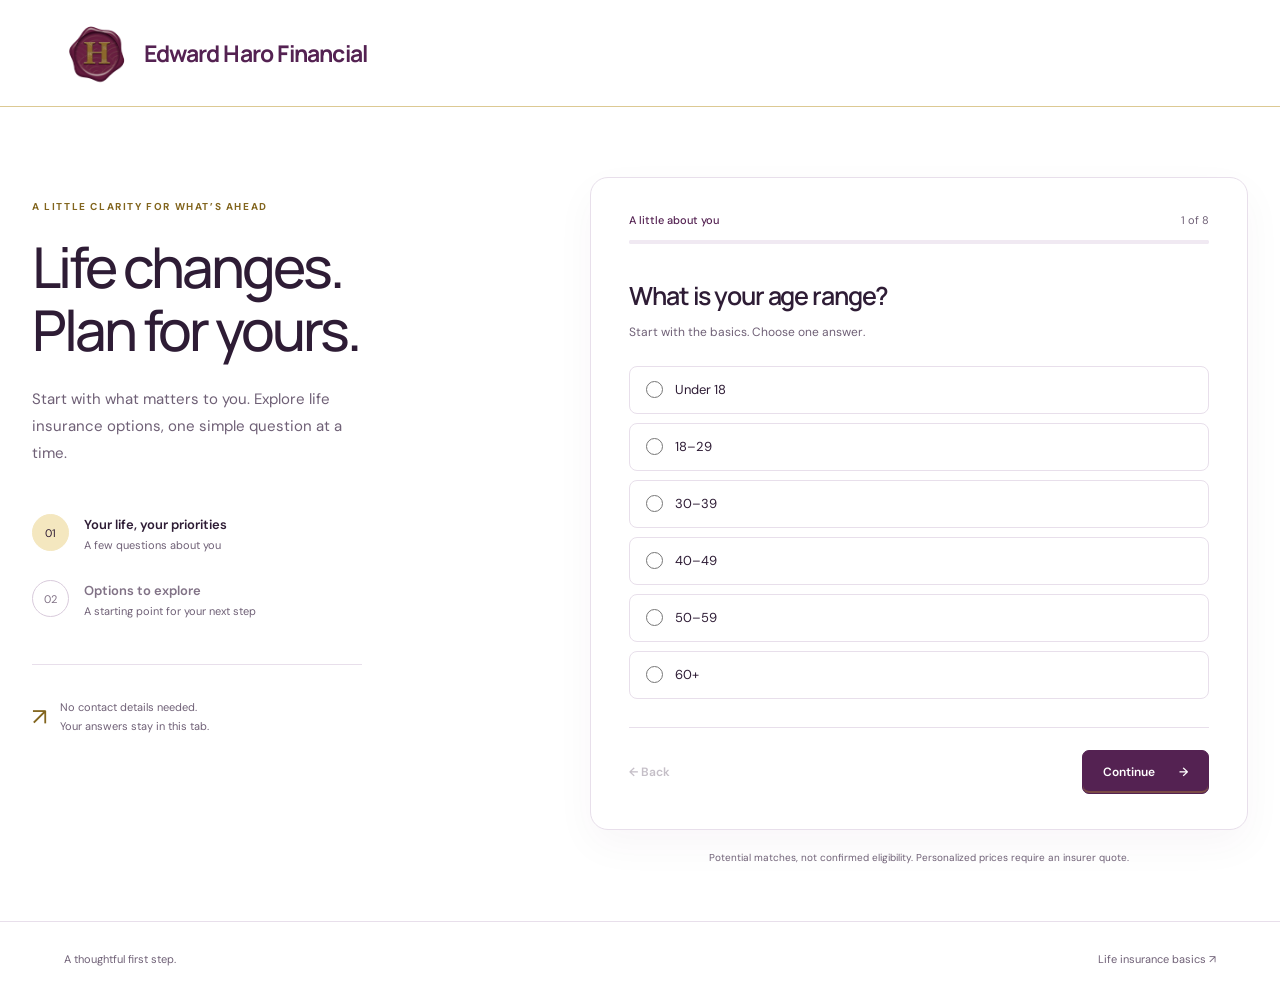
==== index.html @ c76f2a04 "Starter Draft" ====
<!doctype html>
<html lang="en">
  <head>
    <meta charset="utf-8">
    <meta name="viewport" content="width=device-width, initial-scale=1">
    <meta name="description" content="Compare potential life insurance matches for California and request personalized quotes from insurers.">
    <title>Edward Haro Financial | Life Insurance</title>
    <link rel="icon" type="image/png" href="assets/edward-haro-logo.png">
    <link rel="stylesheet" href="css/style.css">
    <script type="module" src="js/app.js"></script>
  </head>
  <body>
    <header class="site-header">
      <a class="brand" href="./" aria-label="Edward Haro Financial home">
        <img class="brand-logo" src="assets/edward-haro-logo.png" alt="" width="66" height="66">
        <span>Edward Haro Financial</span>
      </a>
    </header>
    <main class="layout">
      <aside class="sidebar">
        <p class="eyebrow">A little clarity for what’s ahead</p>
        <h1>Life changes.<br>Plan for yours.</h1>
        <p class="intro-copy">Start with what matters to you. Explore life insurance options, one simple question at a time.</p>
        <ol class="journey" aria-label="Your journey">
          <li id="stage-survey" aria-current="step"><span>01</span><div><strong>Your life, your priorities</strong><small>A few questions about you</small></div></li>
          <li id="stage-results"><span>02</span><div><strong>Options to explore</strong><small>A starting point for your next step</small></div></li>
        </ol>
        <div class="sidebar-note"><span aria-hidden="true">↗</span><p>No contact details needed.<br>Your answers stay in this tab.</p></div>
      </aside>
      <section class="workspace" aria-label="Life insurance survey">
        <div id="app" class="card" aria-busy="true"><p role="status">Getting your questions ready…</p></div>
        <p class="privacy-note">Potential matches, not confirmed eligibility. Personalized prices require an insurer quote.</p>
      </section>
    </main>
    <footer class="site-footer"><span>A thoughtful first step.</span><a href="https://content.naic.org/consumer/life-insurance.htm" target="_blank" rel="noopener noreferrer">Life insurance basics <span aria-hidden="true">↗</span></a></footer>
    <noscript><p class="noscript">Please enable JavaScript to use this survey.</p></noscript>
  </body>
</html>
---- css/style.css ----
@import url('https://fonts.googleapis.com/css2?family=DM+Sans:wght@400;500;600;700&family=Manrope:wght@400;500;600;700;800&display=swap');

:root { color-scheme: light; --ink: #2e1c35; --muted: #6f6076; --purple: #542252; --gold: #b18a32; --gold-ink: #82651e; --paper: #ffffff; --border: #e8dfeb; --accent: #f4e7bf; font-family: 'DM Sans', sans-serif; color: var(--ink); background: var(--paper); }
* { box-sizing: border-box; }
body { margin: 0; }
button, input { font: inherit; }
button, a, input { -webkit-tap-highlight-color: transparent; }
button { cursor: pointer; }
a { color: inherit; }
button:focus-visible, a:focus-visible, input:focus-visible { outline: 3px solid var(--gold-ink); outline-offset: 5px; }
.site-header, .site-footer { max-width: 1400px; margin: auto; padding: 30px 64px; display: flex; justify-content: space-between; align-items: center; }
.site-header { border-bottom: 1px solid #dcc993; gap: 20px; padding-top: 20px; padding-bottom: 20px; }
.brand { text-decoration: none; color: var(--purple); font: 700 23px 'Manrope', sans-serif; letter-spacing: -.035em; display: flex; align-items: center; gap: 14px; min-width: 0; }
.brand-logo { display: block; width: 66px; height: 66px; object-fit: contain; flex-shrink: 0; }
.layout { max-width: 1336px; margin: auto; padding: 70px 32px 55px; display: grid; grid-template-columns: .85fr 1.15fr; gap: 72px; align-items: start; }
.sidebar { padding-top: 23px; }
.eyebrow { font-size: 10px; font-weight: 700; letter-spacing: .16em; text-transform: uppercase; margin: 0 0 22px; color: var(--gold-ink); }
h1, h2, h3 { font-family: 'Manrope', sans-serif; }
h1 { font-size: clamp(38px, 4.4vw, 61px); font-weight: 500; letter-spacing: -.055em; line-height: 1.12; margin: 0 0 25px; }
.intro-copy { color: var(--muted); font-size: 15px; max-width: 330px; line-height: 1.8; }
.journey { list-style: none; padding: 0; margin: 46px 0; display: grid; gap: 27px; }
.journey li { display: flex; gap: 15px; align-items: center; color: #817286; }
.journey li > span { border: 1px solid #d9cbdc; border-radius: 50%; width: 37px; height: 37px; display: grid; place-items: center; font-size: 11px; }
.journey li[aria-current] { color: var(--ink); }
.journey li[aria-current] > span { background: var(--accent); border-color: var(--accent); }
.journey strong { font-size: 13px; font-weight: 600; }
.journey small { display: block; margin-top: 4px; font-size: 11px; color: var(--muted); }
.sidebar-note { display: flex; gap: 13px; align-items: center; padding-top: 22px; border-top: 1px solid var(--border); max-width: 330px; }
.sidebar-note > span { font-size: 24px; color: var(--gold-ink); }
.sidebar-note p { font-size: 11px; color: var(--muted); line-height: 1.7; }
.card { background: #fff; border: 1px solid var(--border); border-radius: 18px; padding: 35px 38px; box-shadow: 0 15px 40px #5422520a; min-height: 545px; }
.progress-heading { display: flex; justify-content: space-between; font-size: 11px; color: var(--muted); margin-bottom: 13px; }
.progress-heading strong { color: var(--purple); font-weight: 500; }
progress { appearance: none; width: 100%; height: 4px; border: none; display: block; margin-bottom: 35px; border-radius: 5px; background: #f0e9f2; }
progress::-webkit-progress-bar { background: #f0e9f2; border-radius: 5px; }
progress::-webkit-progress-value { background: var(--gold); border-radius: 5px; }
progress::-moz-progress-bar { background: var(--gold); border-radius: 5px; }
fieldset { border: 0; padding: 0; margin: 0; min-width: 0; }
legend { padding: 0; width: 100%; }
h2 { font-size: 25px; line-height: 1.35; font-weight: 600; letter-spacing: -.045em; margin: 0 0 10px; }
.helper { font-size: 12px; line-height: 1.65; color: var(--muted); margin: 0 0 23px; }
.options { display: grid; gap: 9px; }
.option { display: flex; align-items: center; gap: 12px; padding: 14px 16px; min-height: 48px; border: 1px solid var(--border); border-radius: 8px; cursor: pointer; font-size: 13px; transition: background .15s, border-color .15s; }
.option:hover { border-color: #baa3c0; background: #fcf9fd; }
.option:has(input:checked) { border-color: var(--gold); background: #f6eef7; }
.option:has(input:focus-visible) { outline: 3px solid var(--gold-ink); outline-offset: 2px; }
.option input { margin: 0; width: 17px; height: 17px; flex-shrink: 0; accent-color: var(--purple); }
.actions { display: flex; align-items: center; justify-content: space-between; gap: 12px; margin-top: 28px; padding-top: 22px; border-top: 1px solid var(--border); }
.primary, .secondary, .back { border-radius: 7px; padding: 13px 20px; font-size: 12px; font-weight: 600; }
.primary { background: var(--purple); color: #fff; border: 1px solid var(--purple); box-shadow: inset 0 -2px 0 #b18a3266; }
.primary:hover { background: #3d173c; }
.primary span { margin-left: 24px; }
.secondary { background: white; color: var(--purple); border: 1px solid #cbb5d0; }
.back { background: none; color: var(--muted); border: none; padding-left: 0; }
.back:disabled { opacity: .4; cursor: default; }
.error { color: #9d321e; font-size: 12px; margin: 16px 0 0; }
.error:empty { display: none; }
.privacy-note { text-align: center; font-size: 10px; color: var(--muted); margin: 19px 12px 0; line-height: 1.7; }
.site-footer { border-top: 1px solid var(--border); font-size: 11px; color: var(--muted); }
.site-footer a { text-decoration: none; }
.site-footer a:hover { text-decoration: underline; }
.result-label { display: inline-block; font-size: 10px; background: var(--accent); padding: 7px 11px; border-radius: 20px; margin-bottom: 20px; }
.recommendation { background: #fbf8fc; border: 1px solid var(--border); border-radius: 10px; padding: 20px; margin-top: 18px; }
.recommendation h3 { font-size: 19px; letter-spacing: -.025em; margin: 0 0 10px; }
.recommendation h4 { font-size: 12px; margin: 20px 0 7px; }
.match-rank { display: inline-block; color: var(--purple); font-size: 10px; font-weight: 700; background: var(--accent); border-radius: 5px; padding: 7px 9px; line-height: 1.5; }
.recommendation .insurer { font-size: 11px; text-transform: uppercase; letter-spacing: .08em; margin: 18px 0 5px; }
.ranking-method { margin: 0 0 18px; }
.ranking-method p { margin-top: 12px; }
.quote-notice { padding: 14px; border: 1px solid #dcc993; background: #fffaf0; border-radius: 8px; font-size: 12px; line-height: 1.7; }
.recommendation .price-label { font-weight: 700; margin: 20px 0 0; padding-top: 18px; border-top: 1px solid var(--border); }
.recommendation .price { border: 0; padding: 0; margin-top: 5px; }
.quote-actions { display: flex; flex-wrap: wrap; align-items: center; gap: 13px; margin-top: 16px; }
.quote-actions .primary { display: inline-block; text-decoration: none; text-align: center; }
.source-link { font-size: 11px; text-underline-offset: 3px; }
.recommendation .source-date { color: var(--muted); font-size: 10px; margin-bottom: 0; }
.considerations { margin: 18px 0; }
.recommendation p, .recommendation li, .result-notes li { font-size: 12px; line-height: 1.7; }
.recommendation ul, .result-notes { padding-left: 18px; }
.price { border-top: 1px solid var(--border); padding-top: 12px; margin-bottom: 0; color: var(--muted); }
.next-step { font-size: 12px; line-height: 1.75; margin: 22px 0; }
.answer-review { border-top: 1px solid var(--border); padding-top: 18px; margin-top: 25px; }
summary { cursor: pointer; font-size: 12px; font-weight: 600; }
.answer-review dl { font-size: 12px; line-height: 1.6; }
.answer-review dt { font-weight: 600; margin-top: 14px; }
.answer-review dd { margin: 3px 0 0; color: var(--muted); }
.noscript { text-align: center; padding: 20px; }
@media (min-width: 1400px) { .layout { padding-top: 95px; padding-bottom: 85px; } }
@media (max-width: 900px) { .site-header, .site-footer { padding: 24px 28px; } .layout { gap: 35px; padding: 40px 28px; grid-template-columns: .8fr 1.2fr; } .card { padding: 28px; } h1 { font-size: 41px; } }
@media (max-width: 650px) { .site-header, .site-footer { padding: 20px; } .site-header { flex-wrap: wrap; gap: 12px; } .brand { font-size: clamp(16px, 4vw, 20px); gap: 10px; } .brand-logo { width: 48px; height: 48px; } .layout { display: block; padding: 30px 18px; } .sidebar { padding: 0; } .eyebrow { margin-bottom: 13px; font-size: 9px; } h1 { font-size: 37px; margin-bottom: 12px; } h1 br { display: none; } .intro-copy { max-width: none; font-size: 13px; margin-bottom: 24px; } .journey, .sidebar-note { display: none; } .card { padding: 25px 22px; min-height: 0; } h2 { font-size: 23px; } progress { margin-bottom: 27px; } .actions { flex-wrap: wrap; } .site-footer { font-size: 10px; } }
@media (prefers-reduced-motion: reduce) { * { transition: none !important; } }
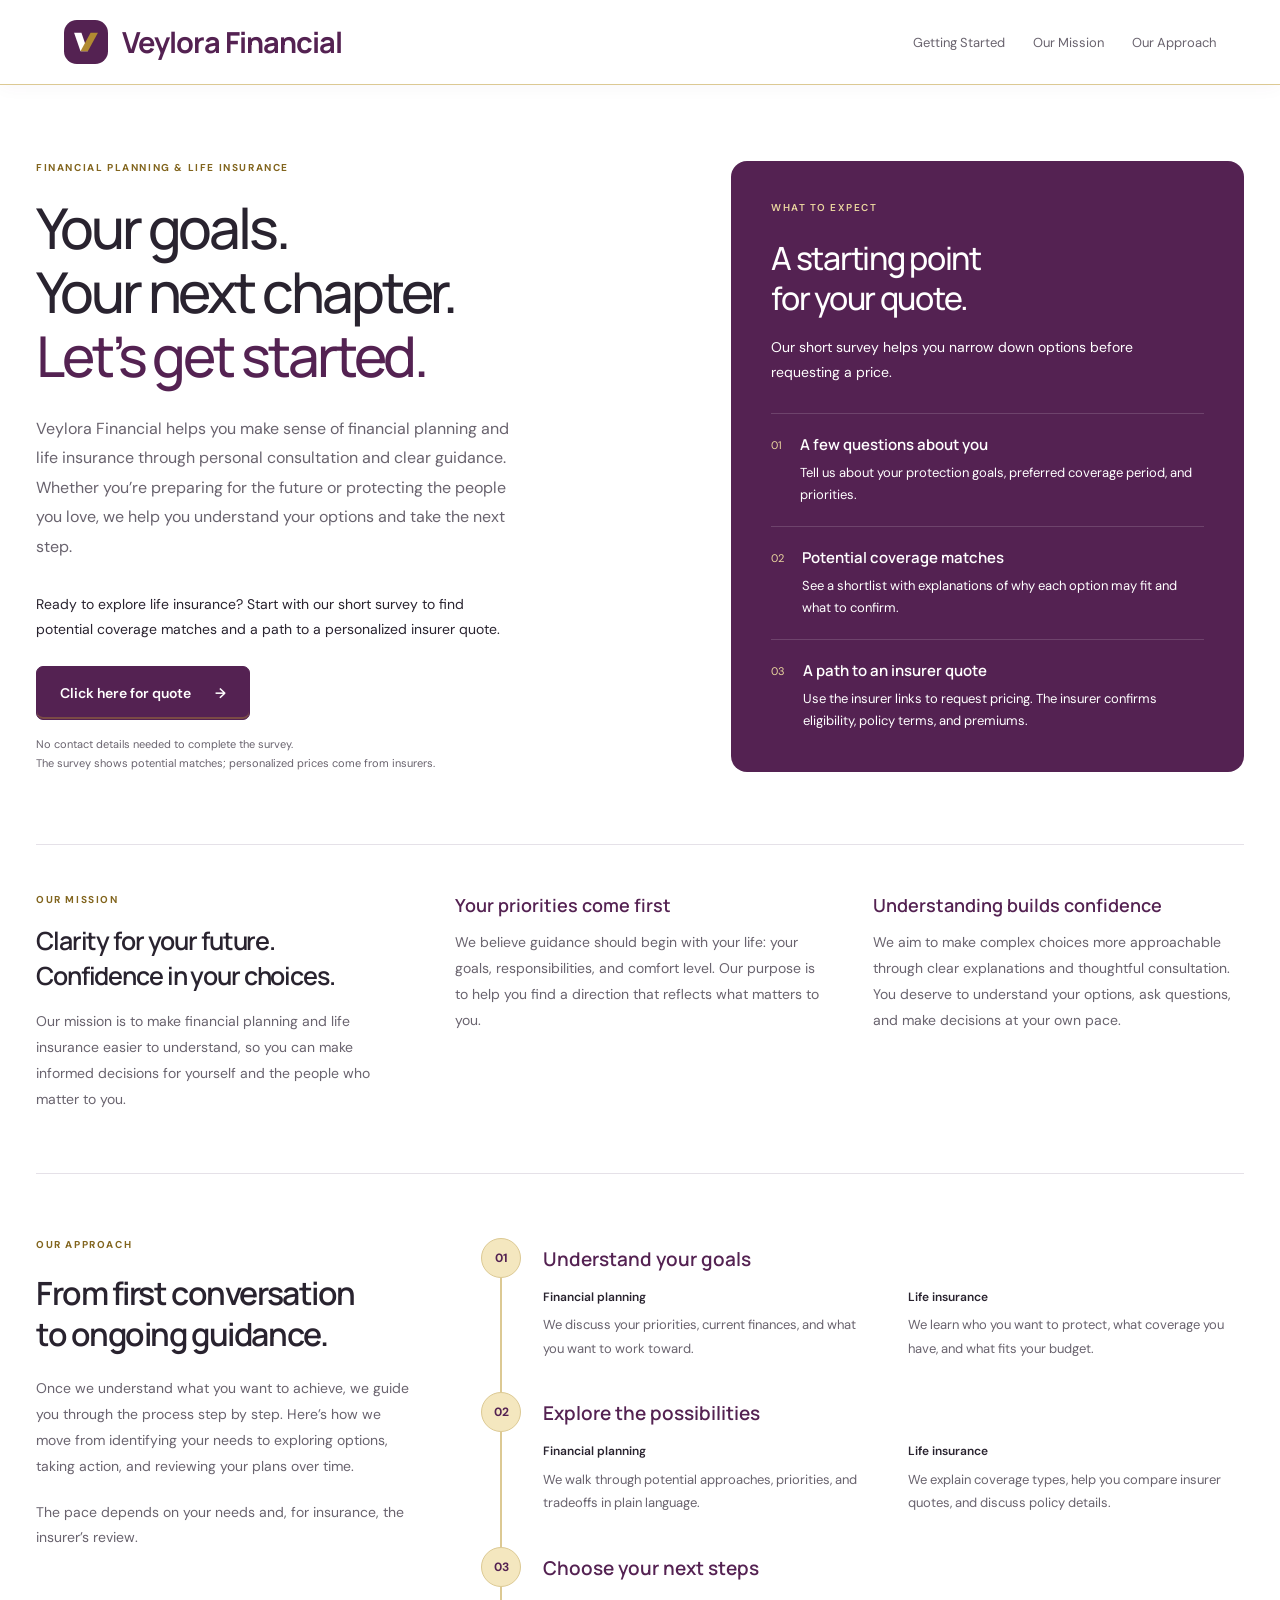
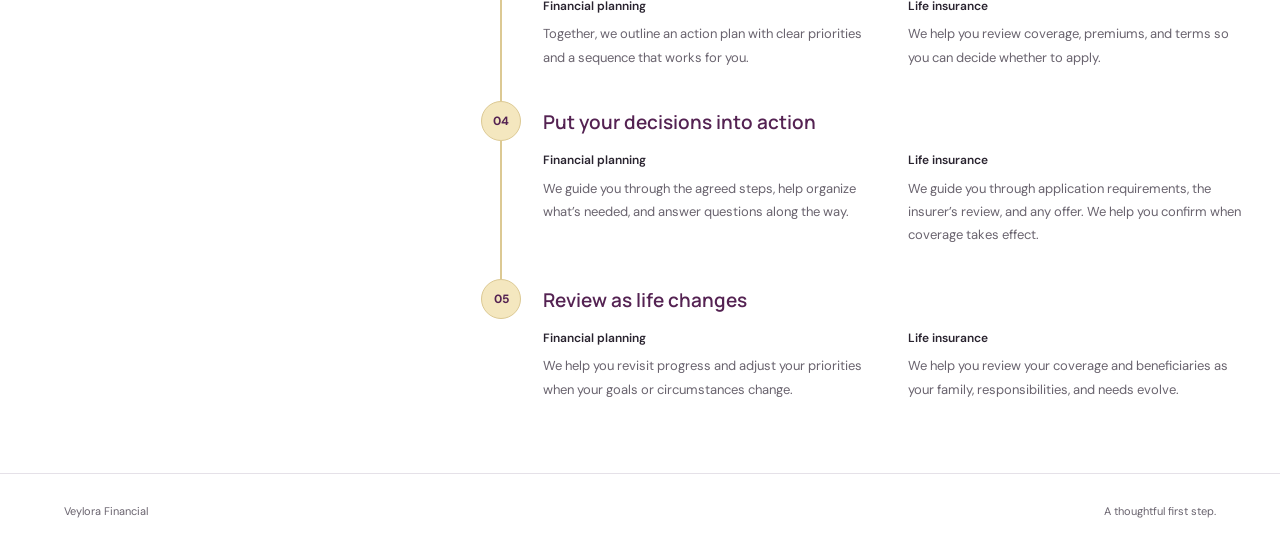
==== commit 6928f0da: "Add Veylora Financial homepage and update survey navigation - Rebrand with a purple, gold, and white" ====
--- a/index.html
+++ b/index.html
@@ -3,36 +3,121 @@
   <head>
     <meta charset="utf-8">
     <meta name="viewport" content="width=device-width, initial-scale=1">
-    <meta name="description" content="Compare potential life insurance matches for California and request personalized quotes from insurers.">
-    <title>Edward Haro Financial | Life Insurance</title>
-    <link rel="icon" type="image/png" href="assets/edward-haro-logo.png">
-    <link rel="stylesheet" href="css/style.css">
-    <script type="module" src="js/app.js"></script>
+    <meta name="description" content="Explore financial planning and life insurance consultations with Veylora Financial. Start with your goals and take a thoughtful next step.">
+    <title>Veylora Financial | Financial Planning &amp; Life Insurance</title>
+    <link rel="icon" type="image/svg+xml" href="assets/veylora-mark.svg">
+    <link rel="stylesheet" href="css/style.css?v=veylora-2">
+    <link rel="stylesheet" href="css/home.css?v=veylora-7">
   </head>
-  <body>
+  <body class="home-page">
     <header class="site-header">
-      <a class="brand" href="./" aria-label="Edward Haro Financial home">
-        <img class="brand-logo" src="assets/edward-haro-logo.png" alt="" width="66" height="66">
-        <span>Edward Haro Financial</span>
-      </a>
+      <div class="brand">
+        <img class="brand-logo" src="assets/veylora-mark.svg" alt="" width="44" height="44">
+        <span>Veylora Financial</span>
+      </div>
+      <nav class="home-navigation" aria-label="Homepage sections">
+        <a class="home-nav" href="#getting-started">Getting Started</a>
+        <a class="home-nav" href="#mission">Our Mission</a>
+        <a class="home-nav" href="#our-process">Our Approach</a>
+      </nav>
     </header>
-    <main class="layout">
-      <aside class="sidebar">
-        <p class="eyebrow">A little clarity for what’s ahead</p>
-        <h1>Life changes.<br>Plan for yours.</h1>
-        <p class="intro-copy">Start with what matters to you. Explore life insurance options, one simple question at a time.</p>
-        <ol class="journey" aria-label="Your journey">
-          <li id="stage-survey" aria-current="step"><span>01</span><div><strong>Your life, your priorities</strong><small>A few questions about you</small></div></li>
-          <li id="stage-results"><span>02</span><div><strong>Options to explore</strong><small>A starting point for your next step</small></div></li>
+    <main class="home-main">
+      <section class="home-hero" id="getting-started" aria-labelledby="home-heading">
+        <div class="home-introduction">
+          <p class="eyebrow">Financial planning &amp; life insurance</p>
+          <h1 id="home-heading">Your goals.<br>Your next chapter.<br><span>Let’s get started.</span></h1>
+          <p class="home-lead">Veylora Financial helps you make sense of financial planning and life insurance through personal consultation and clear guidance. Whether you’re preparing for the future or protecting the people you love, we help you understand your options and take the next step.</p>
+          <p class="home-start">Ready to explore life insurance? Start with our short survey to find potential coverage matches and a path to a personalized insurer quote.</p>
+          <a class="primary home-quote" href="survey.html">Click here for quote <span aria-hidden="true">→</span></a>
+          <p class="home-quote-note">No contact details needed to complete the survey.<br>The survey shows potential matches; personalized prices come from insurers.</p>
+        </div>
+        <aside class="consultation-panel" aria-labelledby="conversation-heading">
+          <p class="panel-eyebrow">What to expect</p>
+          <h2 id="conversation-heading">A starting point<br>for your quote.</h2>
+          <p>Our short survey helps you narrow down options before requesting a price.</p>
+          <ol class="consultation-steps">
+            <li><span aria-hidden="true">01</span><div><h3>A few questions about you</h3><p>Tell us about your protection goals, preferred coverage period, and priorities.</p></div></li>
+            <li><span aria-hidden="true">02</span><div><h3>Potential coverage matches</h3><p>See a shortlist with explanations of why each option may fit and what to confirm.</p></div></li>
+            <li><span aria-hidden="true">03</span><div><h3>A path to an insurer quote</h3><p>Use the insurer links to request pricing. The insurer confirms eligibility, policy terms, and premiums.</p></div></li>
+          </ol>
+        </aside>
+      </section>
+      <section class="home-services" id="mission" aria-labelledby="services-heading">
+        <div class="services-introduction">
+          <p class="eyebrow">Our mission</p>
+          <h2 id="services-heading">Clarity for your future.<br>Confidence in your choices.</h2>
+          <p class="mission-statement">Our mission is to make financial planning and life insurance easier to understand, so you can make informed decisions for yourself and the people who matter to you.</p>
+        </div>
+        <article>
+          <h3>Your priorities come first</h3>
+          <p>We believe guidance should begin with your life: your goals, responsibilities, and comfort level. Our purpose is to help you find a direction that reflects what matters to you.</p>
+        </article>
+        <article>
+          <h3>Understanding builds confidence</h3>
+          <p>We aim to make complex choices more approachable through clear explanations and thoughtful consultation. You deserve to understand your options, ask questions, and make decisions at your own pace.</p>
+        </article>
+      </section>
+      <section class="home-process" id="our-process" aria-labelledby="process-heading">
+        <div class="process-introduction">
+          <p class="eyebrow">Our approach</p>
+          <h2 id="process-heading">From first conversation<br>to ongoing guidance.</h2>
+          <p>Once we understand what you want to achieve, we guide you through the process step by step. Here’s how we move from identifying your needs to exploring options, taking action, and reviewing your plans over time.</p>
+          <p class="process-note">The pace depends on your needs and, for insurance, the insurer’s review.</p>
+        </div>
+        <ol class="process-timeline" aria-label="Your consultation journey">
+          <li>
+            <span class="process-number" aria-hidden="true">01</span>
+            <div class="process-step">
+              <h3>Understand your goals</h3>
+              <div class="process-paths">
+                <p><strong>Financial planning</strong>We discuss your priorities, current finances, and what you want to work toward.</p>
+                <p><strong>Life insurance</strong>We learn who you want to protect, what coverage you have, and what fits your budget.</p>
+              </div>
+            </div>
+          </li>
+          <li>
+            <span class="process-number" aria-hidden="true">02</span>
+            <div class="process-step">
+              <h3>Explore the possibilities</h3>
+              <div class="process-paths">
+                <p><strong>Financial planning</strong>We walk through potential approaches, priorities, and tradeoffs in plain language.</p>
+                <p><strong>Life insurance</strong>We explain coverage types, help you compare insurer quotes, and discuss policy details.</p>
+              </div>
+            </div>
+          </li>
+          <li>
+            <span class="process-number" aria-hidden="true">03</span>
+            <div class="process-step">
+              <h3>Choose your next steps</h3>
+              <div class="process-paths">
+                <p><strong>Financial planning</strong>Together, we outline an action plan with clear priorities and a sequence that works for you.</p>
+                <p><strong>Life insurance</strong>We help you review coverage, premiums, and terms so you can decide whether to apply.</p>
+              </div>
+            </div>
+          </li>
+          <li>
+            <span class="process-number" aria-hidden="true">04</span>
+            <div class="process-step">
+              <h3>Put your decisions into action</h3>
+              <div class="process-paths">
+                <p><strong>Financial planning</strong>We guide you through the agreed steps, help organize what’s needed, and answer questions along the way.</p>
+                <p><strong>Life insurance</strong>We guide you through application requirements, the insurer’s review, and any offer. We help you confirm when coverage takes effect.</p>
+              </div>
+            </div>
+          </li>
+          <li>
+            <span class="process-number" aria-hidden="true">05</span>
+            <div class="process-step">
+              <h3>Review as life changes</h3>
+              <div class="process-paths">
+                <p><strong>Financial planning</strong>We help you revisit progress and adjust your priorities when your goals or circumstances change.</p>
+                <p><strong>Life insurance</strong>We help you review your coverage and beneficiaries as your family, responsibilities, and needs evolve.</p>
+              </div>
+            </div>
+          </li>
         </ol>
-        <div class="sidebar-note"><span aria-hidden="true">↗</span><p>No contact details needed.<br>Your answers stay in this tab.</p></div>
-      </aside>
-      <section class="workspace" aria-label="Life insurance survey">
-        <div id="app" class="card" aria-busy="true"><p role="status">Getting your questions ready…</p></div>
-        <p class="privacy-note">Potential matches, not confirmed eligibility. Personalized prices require an insurer quote.</p>
       </section>
     </main>
-    <footer class="site-footer"><span>A thoughtful first step.</span><a href="https://content.naic.org/consumer/life-insurance.htm" target="_blank" rel="noopener noreferrer">Life insurance basics <span aria-hidden="true">↗</span></a></footer>
-    <noscript><p class="noscript">Please enable JavaScript to use this survey.</p></noscript>
+    <footer class="site-footer"><span>Veylora Financial</span><span>A thoughtful first step.</span></footer>
   </body>
 </html>
--- a/css/style.css
+++ b/css/style.css
@@ -1,56 +1,59 @@
 @import url('https://fonts.googleapis.com/css2?family=DM+Sans:wght@400;500;600;700&family=Manrope:wght@400;500;600;700;800&display=swap');
 
-:root { color-scheme: light; --ink: #2e1c35; --muted: #6f6076; --purple: #542252; --gold: #b18a32; --gold-ink: #82651e; --paper: #ffffff; --border: #e8dfeb; --accent: #f4e7bf; font-family: 'DM Sans', sans-serif; color: var(--ink); background: var(--paper); }
+:root { color-scheme: light; --ink: #29232f; --muted: #69636e; --brand: #542252; --accent-strong: #b18a32; --accent-ink: #82651e; --paper: #ffffff; --border: #e5e1e8; --accent: #f4e7bf; font-family: 'DM Sans', sans-serif; color: var(--ink); background: var(--paper); }
 * { box-sizing: border-box; }
 body { margin: 0; }
 button, input { font: inherit; }
 button, a, input { -webkit-tap-highlight-color: transparent; }
 button { cursor: pointer; }
 a { color: inherit; }
-button:focus-visible, a:focus-visible, input:focus-visible { outline: 3px solid var(--gold-ink); outline-offset: 5px; }
+button:focus-visible, a:focus-visible, input:focus-visible { outline: 3px solid var(--accent-ink); outline-offset: 5px; }
 .site-header, .site-footer { max-width: 1400px; margin: auto; padding: 30px 64px; display: flex; justify-content: space-between; align-items: center; }
 .site-header { border-bottom: 1px solid #dcc993; gap: 20px; padding-top: 20px; padding-bottom: 20px; }
-.brand { text-decoration: none; color: var(--purple); font: 700 23px 'Manrope', sans-serif; letter-spacing: -.035em; display: flex; align-items: center; gap: 14px; min-width: 0; }
-.brand-logo { display: block; width: 66px; height: 66px; object-fit: contain; flex-shrink: 0; }
+.brand { text-decoration: none; color: var(--brand); font: 700 29px 'Manrope', sans-serif; letter-spacing: -.035em; display: flex; align-items: center; gap: 14px; min-width: 0; }
+.brand-logo { display: block; width: 44px; height: 44px; object-fit: contain; flex-shrink: 0; }
+.survey-header { flex-wrap: wrap; }
+.home-return { display: inline-flex; align-items: center; gap: 8px; padding: 12px 16px; border: 1px solid var(--border); border-radius: 7px; color: var(--brand); font-size: 13px; font-weight: 600; text-decoration: none; }
+.home-return:hover { background: var(--accent); border-color: var(--accent-strong); }
 .layout { max-width: 1336px; margin: auto; padding: 70px 32px 55px; display: grid; grid-template-columns: .85fr 1.15fr; gap: 72px; align-items: start; }
 .sidebar { padding-top: 23px; }
-.eyebrow { font-size: 10px; font-weight: 700; letter-spacing: .16em; text-transform: uppercase; margin: 0 0 22px; color: var(--gold-ink); }
+.eyebrow { font-size: 10px; font-weight: 700; letter-spacing: .16em; text-transform: uppercase; margin: 0 0 22px; color: var(--accent-ink); }
 h1, h2, h3 { font-family: 'Manrope', sans-serif; }
 h1 { font-size: clamp(38px, 4.4vw, 61px); font-weight: 500; letter-spacing: -.055em; line-height: 1.12; margin: 0 0 25px; }
 .intro-copy { color: var(--muted); font-size: 15px; max-width: 330px; line-height: 1.8; }
 .journey { list-style: none; padding: 0; margin: 46px 0; display: grid; gap: 27px; }
-.journey li { display: flex; gap: 15px; align-items: center; color: #817286; }
-.journey li > span { border: 1px solid #d9cbdc; border-radius: 50%; width: 37px; height: 37px; display: grid; place-items: center; font-size: 11px; }
+.journey li { display: flex; gap: 15px; align-items: center; color: #76707d; }
+.journey li > span { border: 1px solid #dcd6e1; border-radius: 50%; width: 37px; height: 37px; display: grid; place-items: center; font-size: 11px; }
 .journey li[aria-current] { color: var(--ink); }
 .journey li[aria-current] > span { background: var(--accent); border-color: var(--accent); }
 .journey strong { font-size: 13px; font-weight: 600; }
 .journey small { display: block; margin-top: 4px; font-size: 11px; color: var(--muted); }
 .sidebar-note { display: flex; gap: 13px; align-items: center; padding-top: 22px; border-top: 1px solid var(--border); max-width: 330px; }
-.sidebar-note > span { font-size: 24px; color: var(--gold-ink); }
+.sidebar-note > span { font-size: 24px; color: var(--accent-ink); }
 .sidebar-note p { font-size: 11px; color: var(--muted); line-height: 1.7; }
 .card { background: #fff; border: 1px solid var(--border); border-radius: 18px; padding: 35px 38px; box-shadow: 0 15px 40px #5422520a; min-height: 545px; }
 .progress-heading { display: flex; justify-content: space-between; font-size: 11px; color: var(--muted); margin-bottom: 13px; }
-.progress-heading strong { color: var(--purple); font-weight: 500; }
-progress { appearance: none; width: 100%; height: 4px; border: none; display: block; margin-bottom: 35px; border-radius: 5px; background: #f0e9f2; }
-progress::-webkit-progress-bar { background: #f0e9f2; border-radius: 5px; }
-progress::-webkit-progress-value { background: var(--gold); border-radius: 5px; }
-progress::-moz-progress-bar { background: var(--gold); border-radius: 5px; }
+.progress-heading strong { color: var(--brand); font-weight: 500; }
+progress { appearance: none; width: 100%; height: 4px; border: none; display: block; margin-bottom: 35px; border-radius: 5px; background: #eeebf1; }
+progress::-webkit-progress-bar { background: #eeebf1; border-radius: 5px; }
+progress::-webkit-progress-value { background: var(--accent-strong); border-radius: 5px; }
+progress::-moz-progress-bar { background: var(--accent-strong); border-radius: 5px; }
 fieldset { border: 0; padding: 0; margin: 0; min-width: 0; }
 legend { padding: 0; width: 100%; }
 h2 { font-size: 25px; line-height: 1.35; font-weight: 600; letter-spacing: -.045em; margin: 0 0 10px; }
 .helper { font-size: 12px; line-height: 1.65; color: var(--muted); margin: 0 0 23px; }
 .options { display: grid; gap: 9px; }
 .option { display: flex; align-items: center; gap: 12px; padding: 14px 16px; min-height: 48px; border: 1px solid var(--border); border-radius: 8px; cursor: pointer; font-size: 13px; transition: background .15s, border-color .15s; }
-.option:hover { border-color: #baa3c0; background: #fcf9fd; }
-.option:has(input:checked) { border-color: var(--gold); background: #f6eef7; }
-.option:has(input:focus-visible) { outline: 3px solid var(--gold-ink); outline-offset: 2px; }
-.option input { margin: 0; width: 17px; height: 17px; flex-shrink: 0; accent-color: var(--purple); }
+.option:hover { border-color: #a69ab2; background: #faf9fc; }
+.option:has(input:checked) { border-color: var(--accent-strong); background: #fffaf0; }
+.option:has(input:focus-visible) { outline: 3px solid var(--accent-ink); outline-offset: 2px; }
+.option input { margin: 0; width: 17px; height: 17px; flex-shrink: 0; accent-color: var(--brand); }
 .actions { display: flex; align-items: center; justify-content: space-between; gap: 12px; margin-top: 28px; padding-top: 22px; border-top: 1px solid var(--border); }
 .primary, .secondary, .back { border-radius: 7px; padding: 13px 20px; font-size: 12px; font-weight: 600; }
-.primary { background: var(--purple); color: #fff; border: 1px solid var(--purple); box-shadow: inset 0 -2px 0 #b18a3266; }
+.primary { background: var(--brand); color: #fff; border: 1px solid var(--brand); box-shadow: inset 0 -2px 0 #b18a3266; }
 .primary:hover { background: #3d173c; }
 .primary span { margin-left: 24px; }
-.secondary { background: white; color: var(--purple); border: 1px solid #cbb5d0; }
+.secondary { background: white; color: var(--brand); border: 1px solid #c6bdce; }
 .back { background: none; color: var(--muted); border: none; padding-left: 0; }
 .back:disabled { opacity: .4; cursor: default; }
 .error { color: #9d321e; font-size: 12px; margin: 16px 0 0; }
@@ -60,10 +63,10 @@
 .site-footer a { text-decoration: none; }
 .site-footer a:hover { text-decoration: underline; }
 .result-label { display: inline-block; font-size: 10px; background: var(--accent); padding: 7px 11px; border-radius: 20px; margin-bottom: 20px; }
-.recommendation { background: #fbf8fc; border: 1px solid var(--border); border-radius: 10px; padding: 20px; margin-top: 18px; }
+.recommendation { background: #faf9fc; border: 1px solid var(--border); border-radius: 10px; padding: 20px; margin-top: 18px; }
 .recommendation h3 { font-size: 19px; letter-spacing: -.025em; margin: 0 0 10px; }
 .recommendation h4 { font-size: 12px; margin: 20px 0 7px; }
-.match-rank { display: inline-block; color: var(--purple); font-size: 10px; font-weight: 700; background: var(--accent); border-radius: 5px; padding: 7px 9px; line-height: 1.5; }
+.match-rank { display: inline-block; color: var(--brand); font-size: 10px; font-weight: 700; background: var(--accent); border-radius: 5px; padding: 7px 9px; line-height: 1.5; }
 .recommendation .insurer { font-size: 11px; text-transform: uppercase; letter-spacing: .08em; margin: 18px 0 5px; }
 .ranking-method { margin: 0 0 18px; }
 .ranking-method p { margin-top: 12px; }
@@ -87,5 +90,5 @@
 .noscript { text-align: center; padding: 20px; }
 @media (min-width: 1400px) { .layout { padding-top: 95px; padding-bottom: 85px; } }
 @media (max-width: 900px) { .site-header, .site-footer { padding: 24px 28px; } .layout { gap: 35px; padding: 40px 28px; grid-template-columns: .8fr 1.2fr; } .card { padding: 28px; } h1 { font-size: 41px; } }
-@media (max-width: 650px) { .site-header, .site-footer { padding: 20px; } .site-header { flex-wrap: wrap; gap: 12px; } .brand { font-size: clamp(16px, 4vw, 20px); gap: 10px; } .brand-logo { width: 48px; height: 48px; } .layout { display: block; padding: 30px 18px; } .sidebar { padding: 0; } .eyebrow { margin-bottom: 13px; font-size: 9px; } h1 { font-size: 37px; margin-bottom: 12px; } h1 br { display: none; } .intro-copy { max-width: none; font-size: 13px; margin-bottom: 24px; } .journey, .sidebar-note { display: none; } .card { padding: 25px 22px; min-height: 0; } h2 { font-size: 23px; } progress { margin-bottom: 27px; } .actions { flex-wrap: wrap; } .site-footer { font-size: 10px; } }
+@media (max-width: 650px) { .site-header, .site-footer { padding: 20px; } .site-header { flex-wrap: wrap; gap: 12px; } .brand { font-size: 25px; gap: 10px; } .brand-logo { width: 40px; height: 40px; } .layout { display: block; padding: 30px 18px; } .sidebar { padding: 0; } .eyebrow { margin-bottom: 13px; font-size: 9px; } h1 { font-size: 37px; margin-bottom: 12px; } h1 br { display: none; } .intro-copy { max-width: none; font-size: 13px; margin-bottom: 24px; } .journey, .sidebar-note { display: none; } .card { padding: 25px 22px; min-height: 0; } h2 { font-size: 23px; } progress { margin-bottom: 27px; } .actions { flex-wrap: wrap; } .site-footer { font-size: 10px; } }
 @media (prefers-reduced-motion: reduce) { * { transition: none !important; } }
--- a/css/home.css
+++ b/css/home.css
@@ -0,0 +1,69 @@
+.home-page { background: #ffffff; --header-clearance: 150px; }
+.home-page .site-header { position: sticky; top: 0; z-index: 100; flex-wrap: wrap; background: #ffffff; box-shadow: 0 4px 16px #54225208; }
+.home-main section[id] { scroll-margin-top: var(--header-clearance); }
+.home-navigation { display: flex; align-items: center; gap: 28px; margin-left: auto; }
+.home-nav { flex-shrink: 0; font-size: 13px; text-decoration: none; color: var(--muted); padding: 12px 0; }
+.home-nav:hover { color: var(--brand); text-decoration: underline; text-underline-offset: 5px; }
+.home-main { max-width: 1272px; margin: auto; padding: 0 32px; }
+.home-hero { display: grid; grid-template-columns: 1.2fr 1fr; gap: 80px; align-items: center; padding: 76px 0 72px; scroll-margin-top: 30px; }
+.home-introduction h1 { font-size: clamp(38px, 4.4vw, 60px); line-height: 1.14; max-width: 620px; }
+.home-introduction h1 span { color: var(--brand); }
+.home-lead { max-width: 480px; color: var(--muted); font-size: 16px; line-height: 1.85; margin: 25px 0 30px; }
+.home-start { max-width: 480px; color: var(--ink); font-size: 14px; line-height: 1.8; margin: 0 0 24px; }
+.home-quote { display: inline-flex; align-items: center; justify-content: center; text-decoration: none; font-size: 14px; padding: 17px 23px; }
+.home-quote-note { font-size: 11px; color: var(--muted); line-height: 1.7; margin: 15px 0 0; }
+.consultation-panel { background-color: var(--brand, #542252); color: #fff; border-radius: 16px; padding: 40px; }
+.panel-eyebrow { color: #ead69f; font-size: 10px; font-weight: 600; letter-spacing: .15em; text-transform: uppercase; margin: 0 0 24px; }
+.consultation-panel h2 { color: #fff; font-size: 32px; line-height: 1.25; font-weight: 500; letter-spacing: -.04em; }
+.consultation-panel > p:not(.panel-eyebrow) { font-size: 14px; line-height: 1.8; color: #fff; margin: 17px 0 27px; }
+.consultation-steps { list-style: none; padding: 0; margin: 0; }
+.consultation-steps li { display: flex; gap: 18px; padding: 20px 0; border-top: 1px solid #ffffff26; }
+.consultation-steps li:last-child { padding-bottom: 0; }
+.consultation-steps li > span { color: #ead69f; font-size: 11px; line-height: 23px; }
+.consultation-steps h3 { color: #fff; margin: 0; font-size: 15px; font-weight: 600; }
+.consultation-steps p { margin: 7px 0 0; font-size: 13px; line-height: 1.7; color: #fff; }
+.home-services { display: grid; grid-template-columns: 1fr 1fr 1fr; gap: 48px; padding: 48px 0 60px; border-top: 1px solid var(--border); scroll-margin-top: 30px; }
+.services-introduction .eyebrow { margin-bottom: 17px; }
+.services-introduction h2 { font-size: 25px; line-height: 1.4; }
+.mission-statement { font-size: 14px; line-height: 1.85; color: var(--muted); margin: 16px 0 0; }
+.home-services article h3 { font-size: 18px; font-weight: 600; margin: 0 0 13px; color: var(--brand); }
+.home-services article p { font-size: 14px; line-height: 1.85; color: var(--muted); margin: 0; }
+.home-process { display: grid; grid-template-columns: 1fr 2fr; gap: 64px; border-top: 1px solid var(--border); padding: 64px 0 72px; scroll-margin-top: 30px; }
+.process-introduction h2 { font-size: 32px; line-height: 1.3; }
+.process-introduction > p:not(.eyebrow) { color: var(--muted); font-size: 14px; line-height: 1.85; margin: 20px 0 0; }
+.process-introduction .process-note { font-size: 12px; }
+.process-timeline { list-style: none; padding: 0; margin: 0; }
+.process-timeline > li { position: relative; display: grid; grid-template-columns: 40px minmax(0, 1fr); gap: 22px; padding-bottom: 32px; }
+.process-timeline > li:not(:last-child)::before { content: ''; position: absolute; top: 40px; bottom: 0; left: 19px; width: 2px; background: #dcc993; }
+.process-timeline > li:last-child { padding-bottom: 0; }
+.process-number { display: grid; place-items: center; width: 40px; height: 40px; border: 1px solid #dcc993; border-radius: 50%; background: #f4e7bf; color: #542252; font-size: 12px; font-weight: 700; }
+.process-step { padding-top: 8px; }
+.process-step h3 { color: var(--brand, #542252); font-size: 19px; margin: 0 0 15px; font-weight: 600; }
+.process-paths { display: grid; grid-template-columns: 1fr 1fr; gap: 28px; }
+.process-paths p { color: var(--muted); font-size: 13px; line-height: 1.8; margin: 0; }
+.process-paths strong { display: block; color: var(--ink); font-size: 12px; margin-bottom: 5px; font-weight: 600; }
+@media (max-width: 900px) {
+  .home-hero { gap: 35px; padding: 52px 0; }
+  .consultation-panel { padding: 28px; }
+  .consultation-panel h2 { font-size: 28px; }
+  .home-services { gap: 28px; }
+  .home-process { grid-template-columns: 1fr; gap: 32px; }
+  .process-introduction { max-width: 580px; }
+}
+@media (max-width: 650px) {
+  .home-page .site-header { gap: 6px; }
+  .home-navigation { width: 100%; justify-content: flex-end; gap: 16px; flex-wrap: wrap; }
+  .home-nav { font-size: 12px; }
+  .home-main { padding: 0 22px; }
+  .home-hero { grid-template-columns: 1fr; gap: 36px; padding: 38px 0; }
+  .home-introduction h1 { font-size: 40px; }
+  .home-introduction h1 br { display: initial; }
+  .home-lead { font-size: 15px; margin: 22px 0 25px; }
+  .home-services { grid-template-columns: 1fr; gap: 28px; padding: 34px 0 40px; }
+  .home-services h2 br { display: none; }
+  .home-page .site-footer { gap: 18px; flex-wrap: wrap; }
+  .home-process { padding: 38px 0 44px; }
+  .process-introduction h2 { font-size: 28px; }
+  .process-timeline > li { gap: 16px; }
+  .process-paths { grid-template-columns: 1fr; gap: 16px; }
+}
